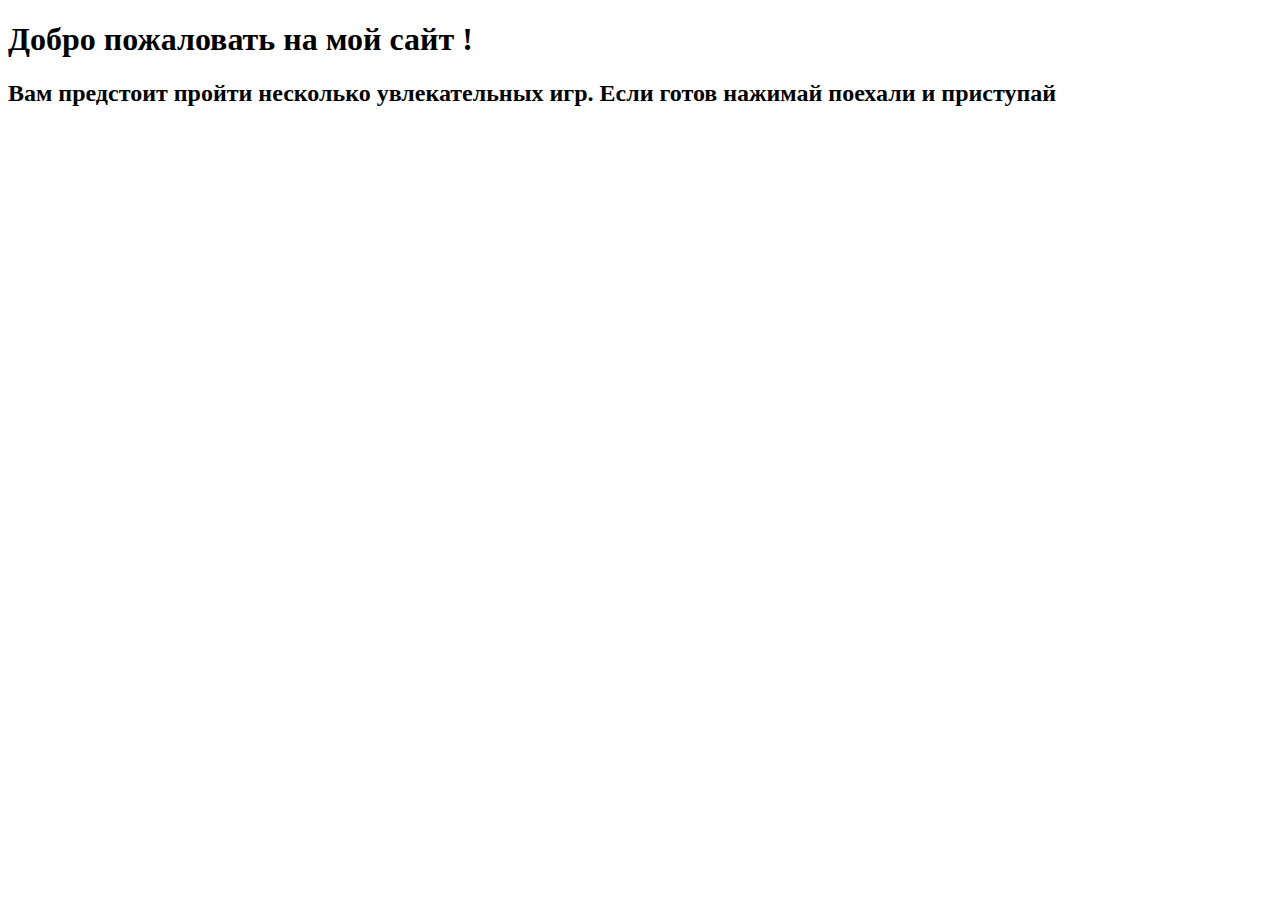
==== index.html @ 9ea2ac5a "Added index file." ====
<!DOCTYPE html>
<html lang="en">
<head>
    <meta charset="UTF-8">
    <meta http-equiv="X-UA-Compatible" content="IE=edge">
    <meta name="viewport" content="width=device-width, initial-scale=1.0">
    <title>Document</title>
</head>
<body>
    <h1>Добро пожаловать на мой сайт !</h1>
    <h2>Вам предстоит пройти несколько увлекательных игр. Если готов нажимай поехали и приступай</h2>
</body>
</html>
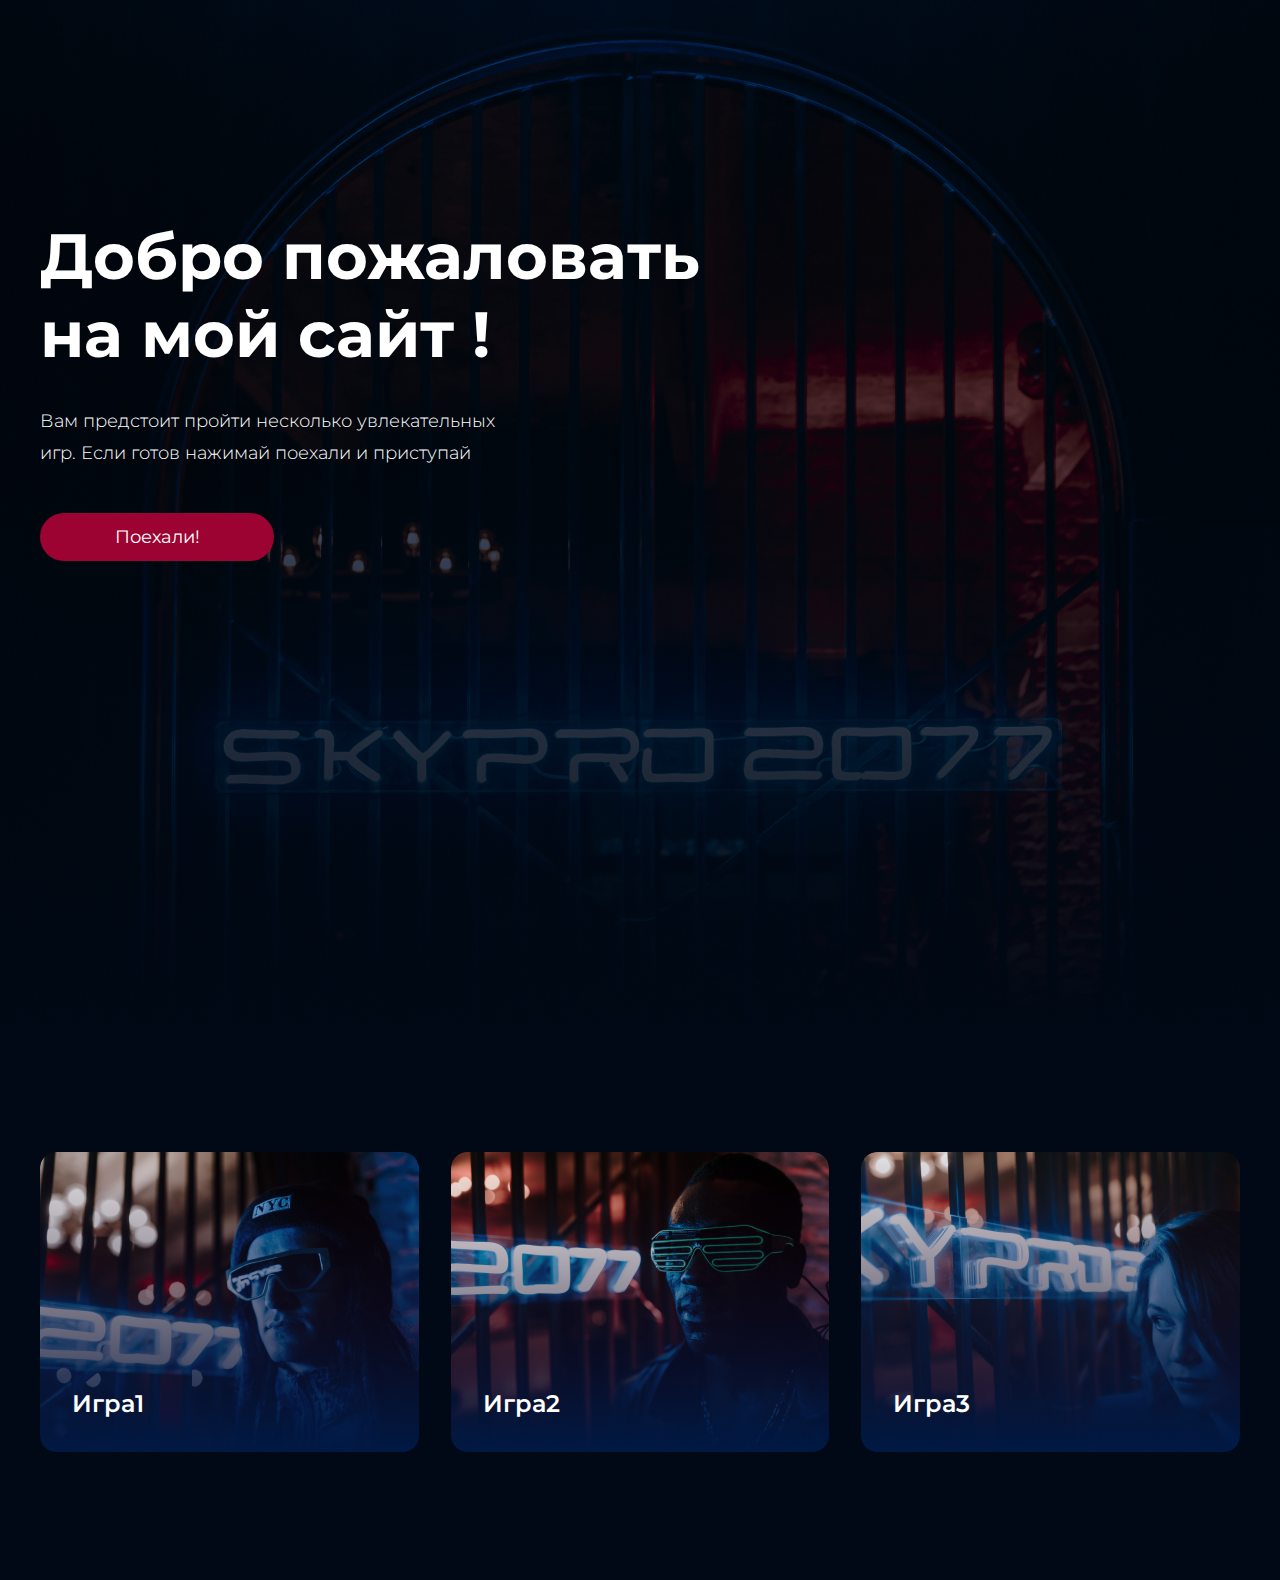
==== commit 099a6bb9: "changed index file." ====
--- a/index.html
+++ b/index.html
@@ -1,13 +1,41 @@
 <!DOCTYPE html>
-<html lang="en">
+<html lang="ru">
+
 <head>
     <meta charset="UTF-8">
     <meta http-equiv="X-UA-Compatible" content="IE=edge">
     <meta name="viewport" content="width=device-width, initial-scale=1.0">
     <title>Document</title>
+    <link rel="preconnect" href="https://fonts.googleapis.com">
+    <link rel="preconnect" href="https://fonts.gstatic.com" crossorigin>
+    <link href="https://fonts.googleapis.com/css2?family=Montserrat:wght@400;500;600&display=swap" rel="stylesheet">
+    <link rel="stylesheet" href="style.css">
 </head>
+
 <body>
-    <h1>Добро пожаловать на мой сайт !</h1>
-    <h2>Вам предстоит пройти несколько увлекательных игр. Если готов нажимай поехали и приступай</h2>
+    <div class="top center">
+        <div class="header">
+            <h1 class="header__text">Добро пожаловать <br> на мой сайт !</h1>
+            <h2 class="header__text_desc">Вам предстоит пройти несколько увлекательных <br> игр. Если готов нажимай поехали и
+                приступай</h2>
+            <a class="header__link_button" href="#">Поехали!</a>
+        </div>
+    </div>
+    <footer>
+        <div class="bottom center">
+        <div class="item__box">
+            <div class="item__box_item_1">
+                <span class="item__text">Игра1</span>
+            </div>
+            <div class="item__box_item_2">
+                <span class="item__text">Игра2</span>
+            </div>
+            <div class="item__box_item_3">
+                <span class="item__text">Игра3</span>
+            </div>
+        </div>
+    </div>
+    </footer>
 </body>
+
 </html>--- a/style.css
+++ b/style.css
@@ -0,0 +1,111 @@
+* {
+    margin: 0;
+    padding: 0;
+}
+
+body {
+    font-family: 'Montserrat', sans-serif;
+}
+
+a {
+    text-decoration: none;
+}
+
+.center {
+    padding-right: calc(50% - 600px);
+    padding-left: calc(50% - 600px);
+}
+
+
+.top {
+    background: linear-gradient(180deg, rgba(0, 0, 0, 0) -7.35%, #000915 100%);
+    background-image: url(img/back_main.jpg);
+    height: 1024px;
+    background-repeat: no-repeat;
+    background-position: center;
+    background-size: cover;
+}
+
+.header__text {
+    font-style: normal;
+    font-weight: 700;
+    font-size: 64px;
+    line-height: 78px;
+    color: #FFFFFF;
+    padding-top: 217px;
+    padding-bottom: 32px;
+}
+
+.header__text_desc {
+    font-family: 'Montserrat';
+    font-style: normal;
+    font-weight: 300;
+    font-size: 18px;
+    line-height: 32px;
+    color: #FFFFFF;
+    padding-bottom: 44px;
+}
+
+.header__link_button {
+    font-style: normal;
+    font-weight: 400;
+    font-size: 18px;
+    line-height: 22px;
+    color: #FFFFFF;
+    background: #9C0332;
+    border-radius: 30px;
+    width: 234px;
+    height: 48px;
+    display: flex;
+    align-items: center;
+    justify-content: center;
+    text-align: center;
+}
+
+.bottom {
+    background: #000915;
+    height: 556px;
+}
+
+.item__box {
+    padding-top: 128px;
+    display: flex;
+    gap: 32px;
+}
+
+.item__text {
+    font-style: normal;
+    font-weight: 600;
+    font-size: 24px;
+    line-height: 32px;
+    color: #FFFFFF;
+    padding-left: 32px;
+    padding-bottom: 32px;
+}
+
+.item__box_item_1 {
+    background-image: url(img/back_item1.png);
+    width: 379px;
+    height: 300px;
+    border-radius: 16px;
+    display: flex;
+    align-items: flex-end;
+}
+
+.item__box_item_2 {
+    background-image: url(img/back_item2.png);
+    width: 379px;
+    height: 300px;
+    border-radius: 16px;
+    display: flex;
+    align-items: flex-end;
+}
+
+.item__box_item_3 {
+    background-image: url(img/back_item3.png);
+    width: 379px;
+    height: 300px;
+    border-radius: 16px;
+    display: flex;
+    align-items: flex-end;
+}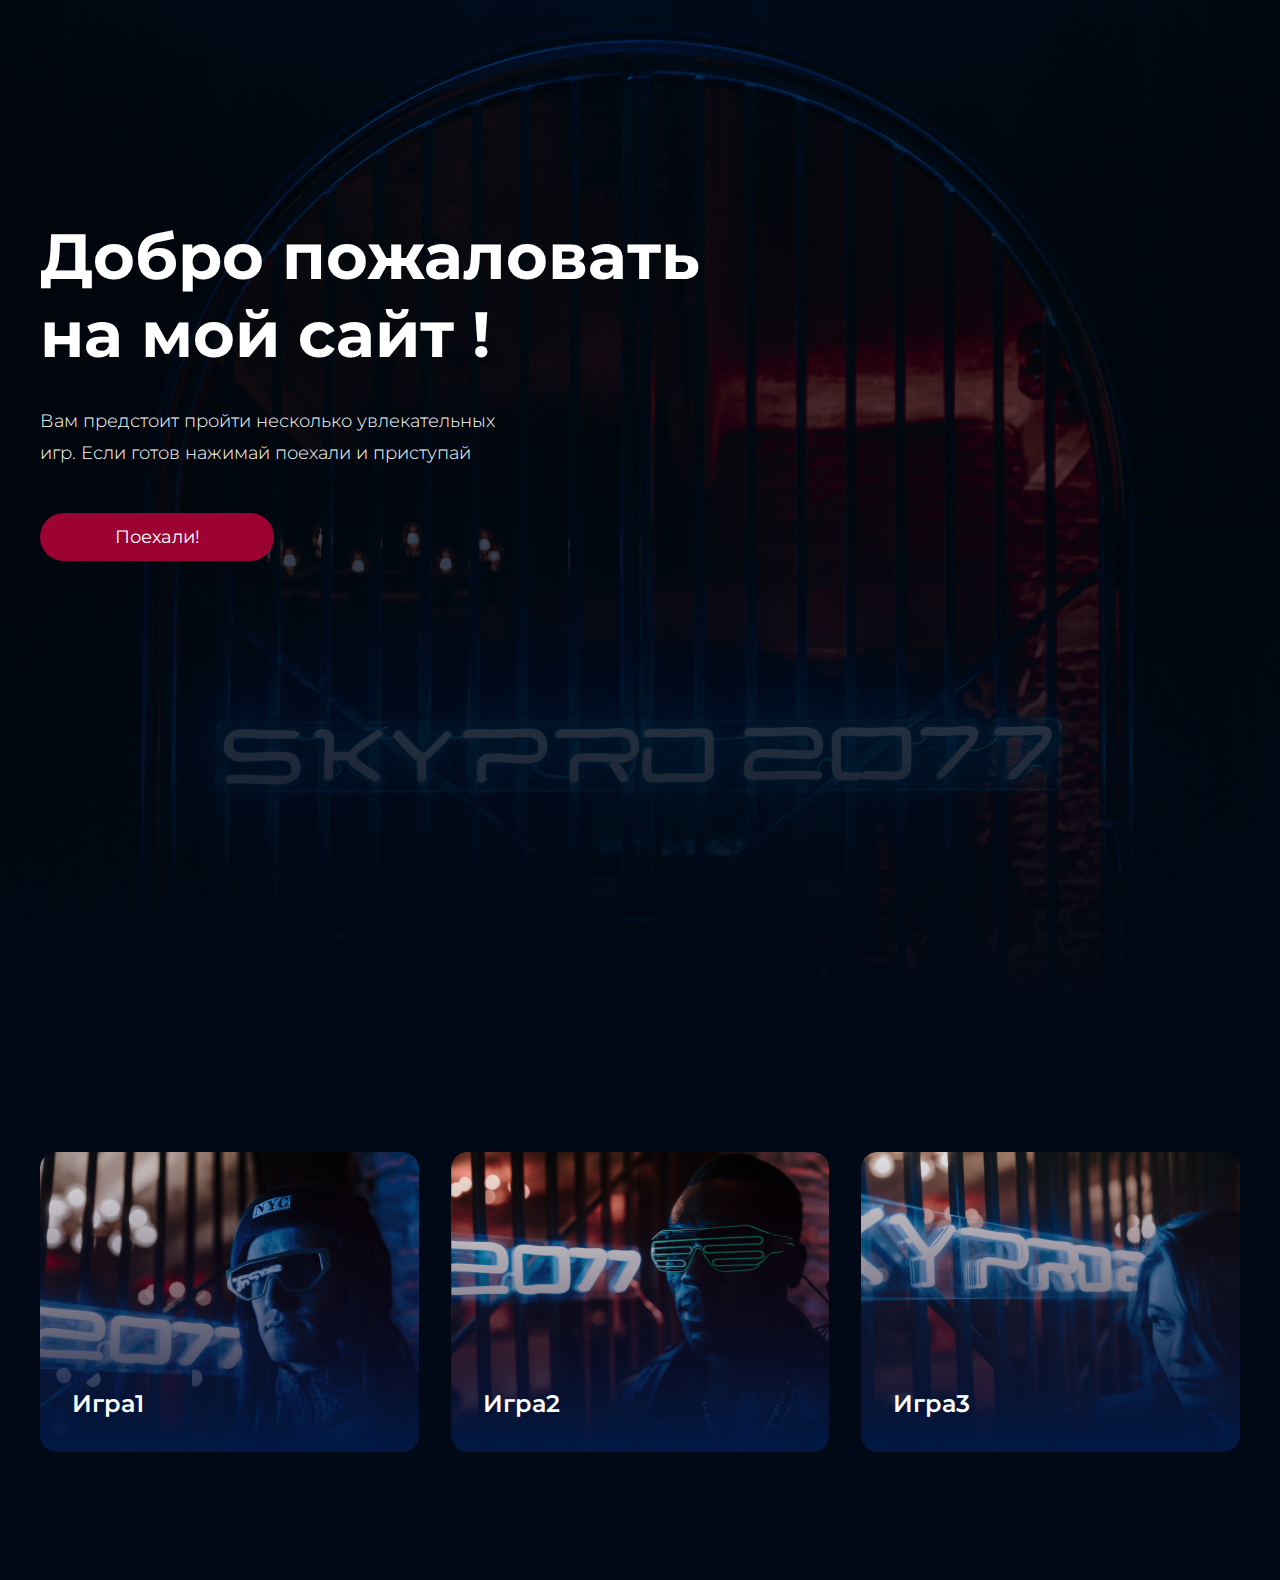
==== commit 5e11761a: "Small changes in semantics" ====
--- a/index.html
+++ b/index.html
@@ -23,17 +23,17 @@
     </div>
     <footer>
         <div class="bottom center">
-        <div class="item__box">
-            <div class="item__box_item_1">
+        <ul class="item__box">
+            <li class="item__box_item">
                 <span class="item__text">Игра1</span>
-            </div>
-            <div class="item__box_item_2">
+            </li>
+            <li class="item__box_item">
                 <span class="item__text">Игра2</span>
-            </div>
-            <div class="item__box_item_3">
+            </li>
+            <li class="item__box_item">
                 <span class="item__text">Игра3</span>
-            </div>
-        </div>
+            </li>
+        </ul>
     </div>
     </footer>
 </body>
--- a/style.css
+++ b/style.css
@@ -31,13 +31,12 @@
     font-weight: 700;
     font-size: 64px;
     line-height: 78px;
-    color: #FFFFFF;
+    color: #FFFFFF; 
     padding-top: 217px;
     padding-bottom: 32px;
 }
 
 .header__text_desc {
-    font-family: 'Montserrat';
     font-style: normal;
     font-weight: 300;
     font-size: 18px;
@@ -62,6 +61,14 @@
     text-align: center;
 }
 
+.header__link_button:hover {
+    background: #EB443F;
+}
+
+.header__link_button:hover {
+
+}
+
 .bottom {
     background: #000915;
     height: 556px;
@@ -83,29 +90,28 @@
     padding-bottom: 32px;
 }
 
-.item__box_item_1 {
-    background-image: url(img/back_item1.png);
+.item__box_item {
     width: 379px;
     height: 300px;
     border-radius: 16px;
     display: flex;
     align-items: flex-end;
+    background-position: center;
+    background-size: cover;
 }
 
-.item__box_item_2 {
-    background-image: url(img/back_item2.png);
-    width: 379px;
-    height: 300px;
-    border-radius: 16px;
-    display: flex;
-    align-items: flex-end;
+.item__box_item:nth-child(1) {
+    background-image: url(img/back_item1.png);
 }
 
-.item__box_item_3 {
+.item__box_item:nth-child(2) {
+    background-image: url(img/back_item2.png);
+}
+
+.item__box_item:nth-child(3) {
     background-image: url(img/back_item3.png);
-    width: 379px;
-    height: 300px;
-    border-radius: 16px;
-    display: flex;
-    align-items: flex-end;
+}
+
+.item__box_item:hover {
+    border: 3px solid #44D2FF;
 }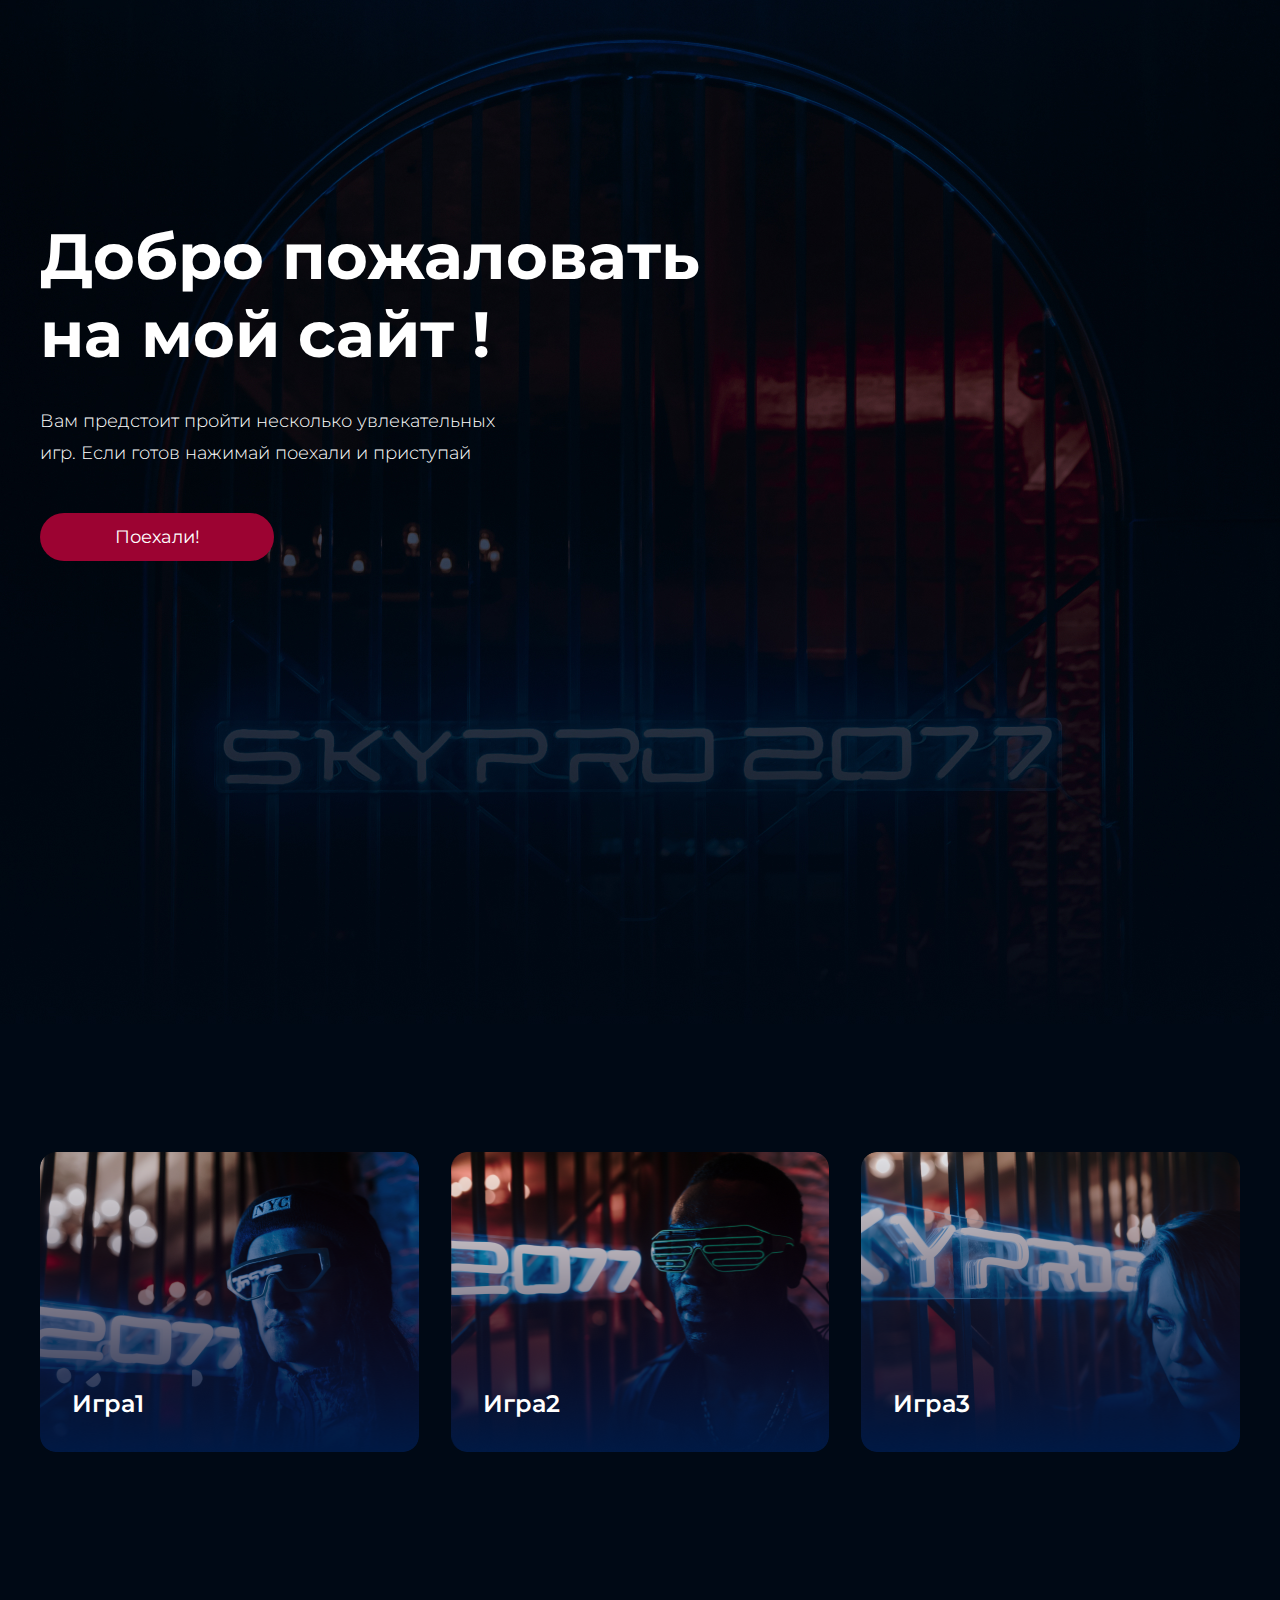
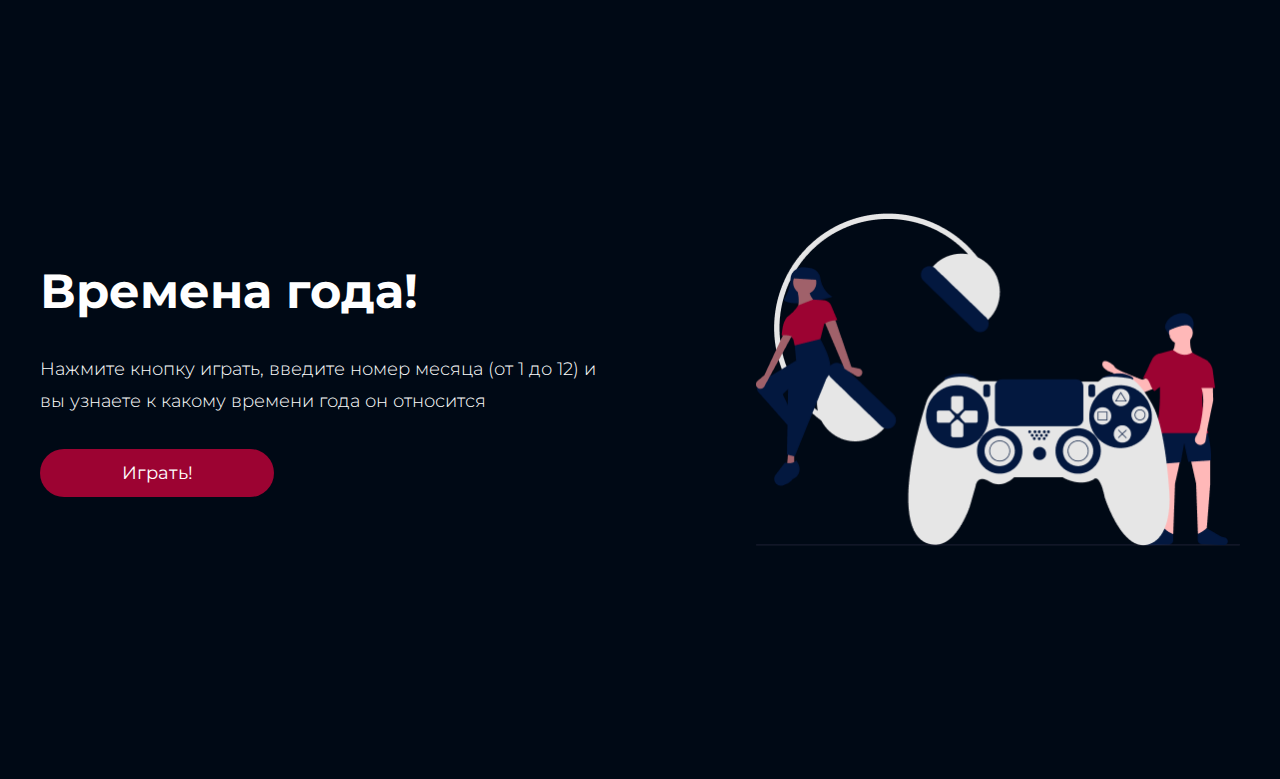
==== commit ca26efc0: "added 2.5 and 2.5.2 js files" ====
--- a/index.html
+++ b/index.html
@@ -16,26 +16,40 @@
     <div class="top center">
         <div class="header">
             <h1 class="header__text">Добро пожаловать <br> на мой сайт !</h1>
-            <h2 class="header__text_desc">Вам предстоит пройти несколько увлекательных <br> игр. Если готов нажимай поехали и
+            <h2 class="header__text_desc">Вам предстоит пройти несколько увлекательных <br> игр. Если готов нажимай
+                поехали и
                 приступай</h2>
             <a class="header__link_button" href="#">Поехали!</a>
         </div>
     </div>
-    <footer>
+    <section class="game__box">
         <div class="bottom center">
-        <ul class="item__box">
-            <li class="item__box_item">
-                <span class="item__text">Игра1</span>
-            </li>
-            <li class="item__box_item">
-                <span class="item__text">Игра2</span>
-            </li>
-            <li class="item__box_item">
-                <span class="item__text">Игра3</span>
-            </li>
-        </ul>
-    </div>
-    </footer>
+            <ul class="item__box">
+                <li class="item__box_item">
+                    <span class="item__text">Игра1</span>
+                </li>
+                <li class="item__box_item">
+                    <span class="item__text">Игра2</span>
+                </li>
+                <li class="item__box_item">
+                    <span class="item__text">Игра3</span>
+                </li>
+            </ul>
+        </div>
+    </section>
+    <section class="seasons center">
+        <div class="seasons__box">
+            <div class="seasons__box_about">
+                <h1 class="seasons__box_text">Времена года!</h1>
+                <h2 class="seasons__box_desc">Нажмите кнопку играть, введите номер месяца (от 1 до 12) и вы узнаете к
+                    какому времени года он относится</h2>
+                <a onclick="findSeason();" class="seasons__box_button" href="#">Играть!</a>
+            </div>
+            <img class="seasons__box_img" src="img/undraw_video_game_night.png" alt="video game night">
+        </div>
+
+    </section>
+    <script src="hw2.5.2.js"></script>
 </body>
 
 </html>--- a/style.css
+++ b/style.css
@@ -1,117 +1,245 @@
 * {
-    margin: 0;
-    padding: 0;
+  margin: 0;
+  padding: 0;
 }
 
 body {
-    font-family: 'Montserrat', sans-serif;
+  font-family: "Montserrat", sans-serif;
 }
 
 a {
-    text-decoration: none;
+  text-decoration: none;
 }
 
 .center {
-    padding-right: calc(50% - 600px);
-    padding-left: calc(50% - 600px);
-}
-
+  padding-right: calc(50% - 600px);
+  padding-left: calc(50% - 600px);
+}
 
 .top {
-    background: linear-gradient(180deg, rgba(0, 0, 0, 0) -7.35%, #000915 100%);
-    background-image: url(img/back_main.jpg);
-    height: 1024px;
-    background-repeat: no-repeat;
-    background-position: center;
-    background-size: cover;
+  background: linear-gradient(180deg, rgba(0, 0, 0, 0) -7.35%, #000915 100%);
+  background-image: url(img/back_main.jpg);
+  height: 1024px;
+  background-repeat: no-repeat;
+  background-position: center;
+  background-size: cover;
 }
 
 .header__text {
-    font-style: normal;
+  font-style: normal;
+  font-weight: 700;
+  font-size: 64px;
+  line-height: 78px;
+  color: #FFFFFF;
+  padding-top: 217px;
+  padding-bottom: 32px;
+}
+
+.header__text_desc {
+  font-style: normal;
+  font-weight: 300;
+  font-size: 18px;
+  line-height: 32px;
+  color: #FFFFFF;
+  padding-bottom: 44px;
+}
+
+.header__link_button {
+  font-style: normal;
+  font-weight: 400;
+  font-size: 18px;
+  line-height: 22px;
+  color: #FFFFFF;
+  background: #9C0332;
+  border-radius: 30px;
+  width: 234px;
+  height: 48px;
+  display: flex;
+  align-items: center;
+  justify-content: center;
+  text-align: center;
+}
+
+.header__link_button:hover {
+  background: #EB443F;
+}
+
+.bottom {
+  background: #000915;
+  height: 556px;
+}
+
+.item__box {
+  padding-top: 128px;
+  display: flex;
+  gap: 32px;
+}
+
+.item__text {
+  font-style: normal;
+  font-weight: 600;
+  font-size: 24px;
+  line-height: 32px;
+  color: #FFFFFF;
+  padding-left: 32px;
+  padding-bottom: 32px;
+}
+
+.item__box_item {
+  width: 379px;
+  height: 300px;
+  border-radius: 16px;
+  display: flex;
+  align-items: flex-end;
+  background-position: center;
+  background-size: cover;
+}
+
+.item__box_item:nth-child(1) {
+  background-image: url(img/back_item1.png);
+}
+
+.item__box_item:nth-child(2) {
+  background-image: url(img/back_item2.png);
+}
+
+.item__box_item:nth-child(3) {
+  background-image: url(img/back_item3.png);
+}
+
+.item__box_item:hover {
+  border: 3px solid #44D2FF;
+}
+
+.seasons {
+  background: #000915;
+  display: flex;
+}
+.seasons__box {
+  display: flex;
+}
+.seasons__box_about {
+  display: flex;
+  flex-direction: column;
+  padding-top: 282px;
+  padding-bottom: 282px;
+  padding-right: 135px;
+  gap: 32px;
+}
+.seasons__box_text {
+  font-weight: 700;
+  font-size: 48px;
+  line-height: 59px;
+  color: #FFFFFF;
+}
+.seasons__box_desc {
+  font-weight: 300;
+  font-size: 18px;
+  line-height: 32px;
+  color: #FFFFFF;
+}
+.seasons__box_button {
+  font-weight: 400;
+  font-size: 18px;
+  line-height: 22px;
+  color: #FFFFFF;
+  font-style: normal;
+  line-height: 22px;
+  color: #FFFFFF;
+  background: #9C0332;
+  border-radius: 30px;
+  width: 234px;
+  height: 48px;
+  display: flex;
+  align-items: center;
+  justify-content: center;
+  text-align: center;
+}
+.seasons__box_button:hover {
+  background: #EB443F;
+}
+.seasons__box_img {
+  width: 485px;
+  height: 333px;
+  padding-bottom: 233px;
+  padding-top: 233px;
+}
+
+@media (max-width: 767px) {
+  .center {
+    padding-left: 16px;
+    padding-right: 16px;
+  }
+  .top {
+    height: 735px;
+  }
+  .header {
+    display: flex;
+    flex-direction: column;
+    justify-content: center;
+    align-items: center;
+  }
+  .header__text {
+    padding-top: 238px;
+    font-size: 32px;
+    line-height: 39px;
+    display: flex;
+    text-align: center;
+  }
+  .header__text_desc {
+    padding-bottom: 32px;
+    font-size: 14px;
+    line-height: 22px;
+    display: flex;
+    text-align: center;
+  }
+  .header__link_button {
+    margin-left: 70px;
+    margin-right: 70px;
+  }
+  .item__box {
+    display: flex;
+    flex-wrap: wrap;
+    justify-content: center;
+  }
+  .item__box__box_item {
+    width: 343px;
+  }
+  .bottom {
+    height: 1221px;
+    padding-bottom: 51px;
+  }
+  .seasons {
+    display: flex;
+    align-items: center;
+  }
+  .seasons__box {
+    display: flex;
+    flex-direction: column;
+  }
+  .seasons__box_about {
+    padding-bottom: 0px;
+    padding-top: 0px;
+    padding-right: 0px;
+    display: flex;
+    align-items: center;
+  }
+  .seasons__box_text {
     font-weight: 700;
-    font-size: 64px;
-    line-height: 78px;
-    color: #FFFFFF; 
-    padding-top: 217px;
-    padding-bottom: 32px;
-}
-
-.header__text_desc {
-    font-style: normal;
+    font-size: 32px;
+    line-height: 39px;
+    text-align: center;
+  }
+  .seasons__box_desc {
     font-weight: 300;
-    font-size: 18px;
-    line-height: 32px;
-    color: #FFFFFF;
-    padding-bottom: 44px;
-}
-
-.header__link_button {
-    font-style: normal;
-    font-weight: 400;
-    font-size: 18px;
+    font-size: 14px;
     line-height: 22px;
-    color: #FFFFFF;
-    background: #9C0332;
-    border-radius: 30px;
-    width: 234px;
-    height: 48px;
-    display: flex;
-    align-items: center;
-    justify-content: center;
-    text-align: center;
-}
-
-.header__link_button:hover {
-    background: #EB443F;
-}
-
-.header__link_button:hover {
-
-}
-
-.bottom {
-    background: #000915;
-    height: 556px;
-}
-
-.item__box {
-    padding-top: 128px;
-    display: flex;
-    gap: 32px;
-}
-
-.item__text {
-    font-style: normal;
-    font-weight: 600;
-    font-size: 24px;
-    line-height: 32px;
-    color: #FFFFFF;
-    padding-left: 32px;
-    padding-bottom: 32px;
-}
-
-.item__box_item {
-    width: 379px;
-    height: 300px;
-    border-radius: 16px;
-    display: flex;
-    align-items: flex-end;
-    background-position: center;
-    background-size: cover;
-}
-
-.item__box_item:nth-child(1) {
-    background-image: url(img/back_item1.png);
-}
-
-.item__box_item:nth-child(2) {
-    background-image: url(img/back_item2.png);
-}
-
-.item__box_item:nth-child(3) {
-    background-image: url(img/back_item3.png);
-}
-
-.item__box_item:hover {
-    border: 3px solid #44D2FF;
-}+    text-align: center;
+  }
+  .seasons__box_img {
+    width: 344px;
+    height: 236px;
+    padding-top: 64px;
+    padding-bottom: 85px;
+  }
+}/*# sourceMappingURL=style.css.map */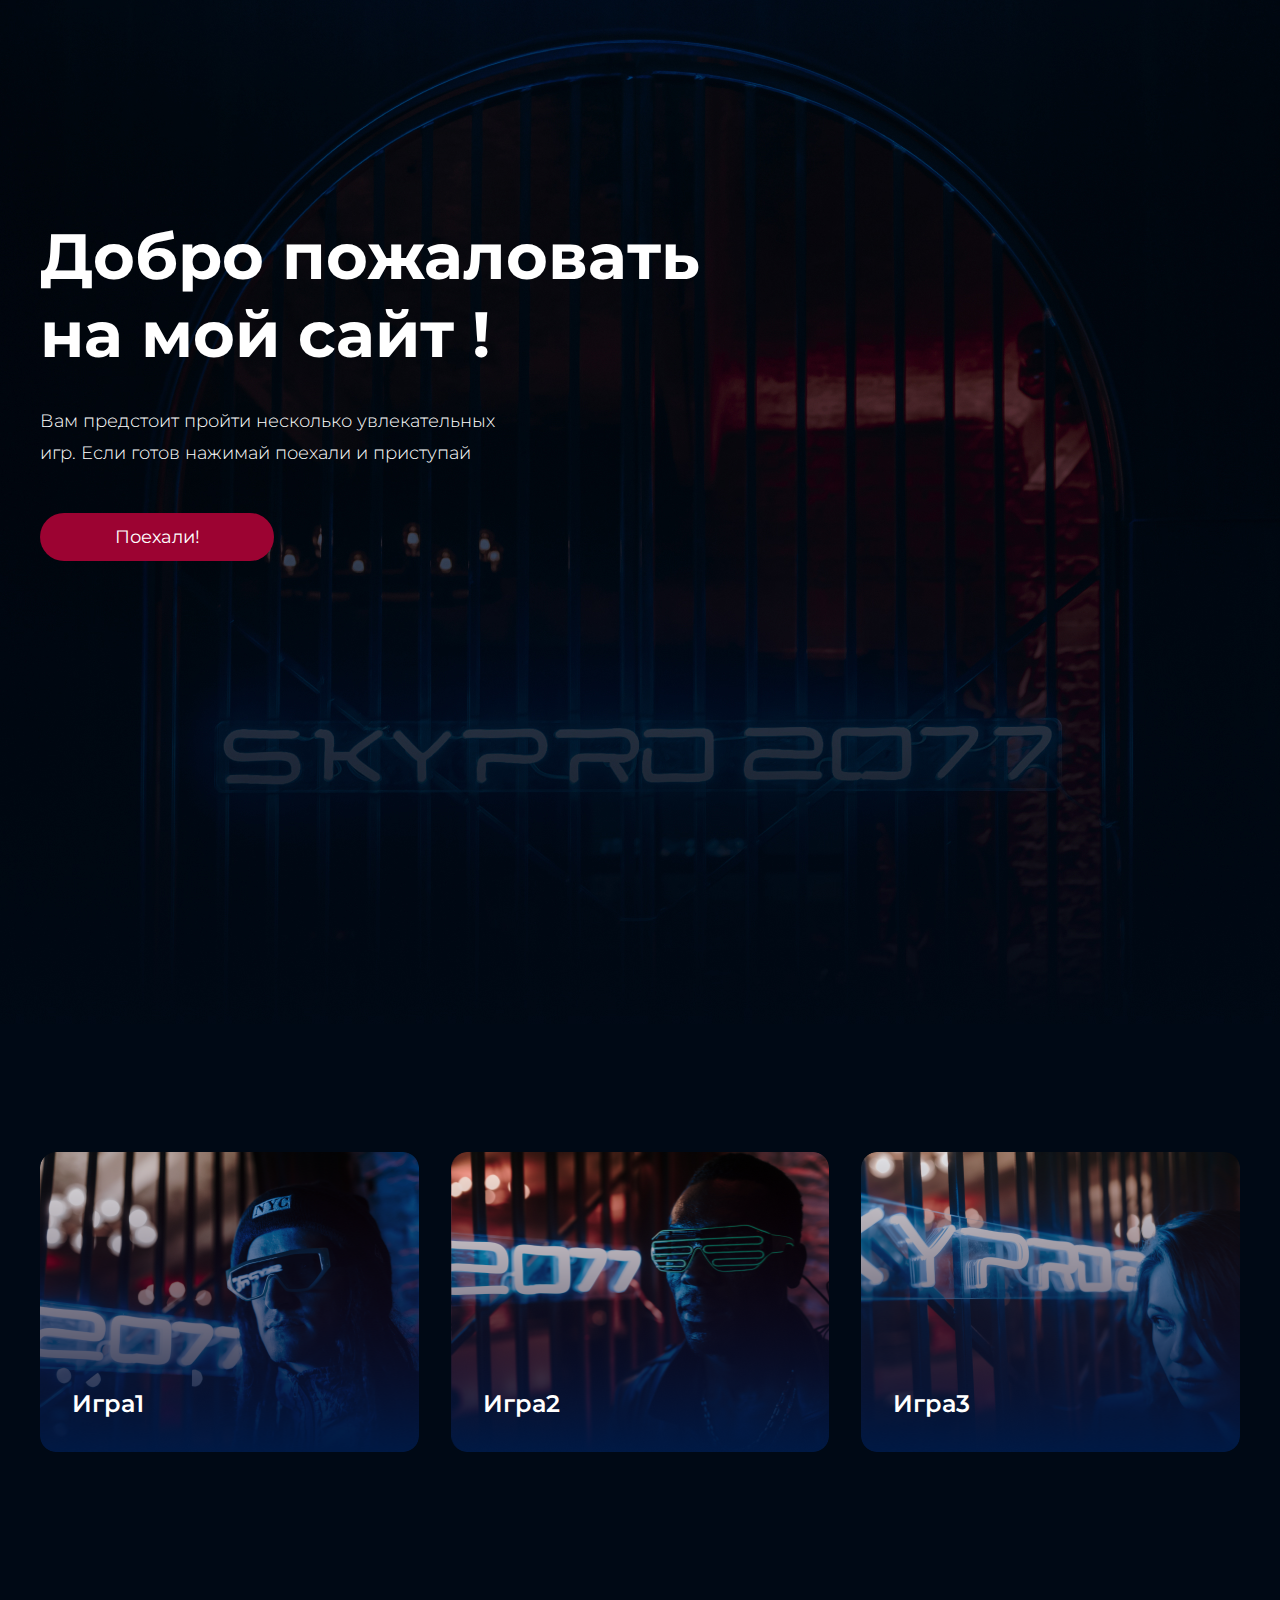
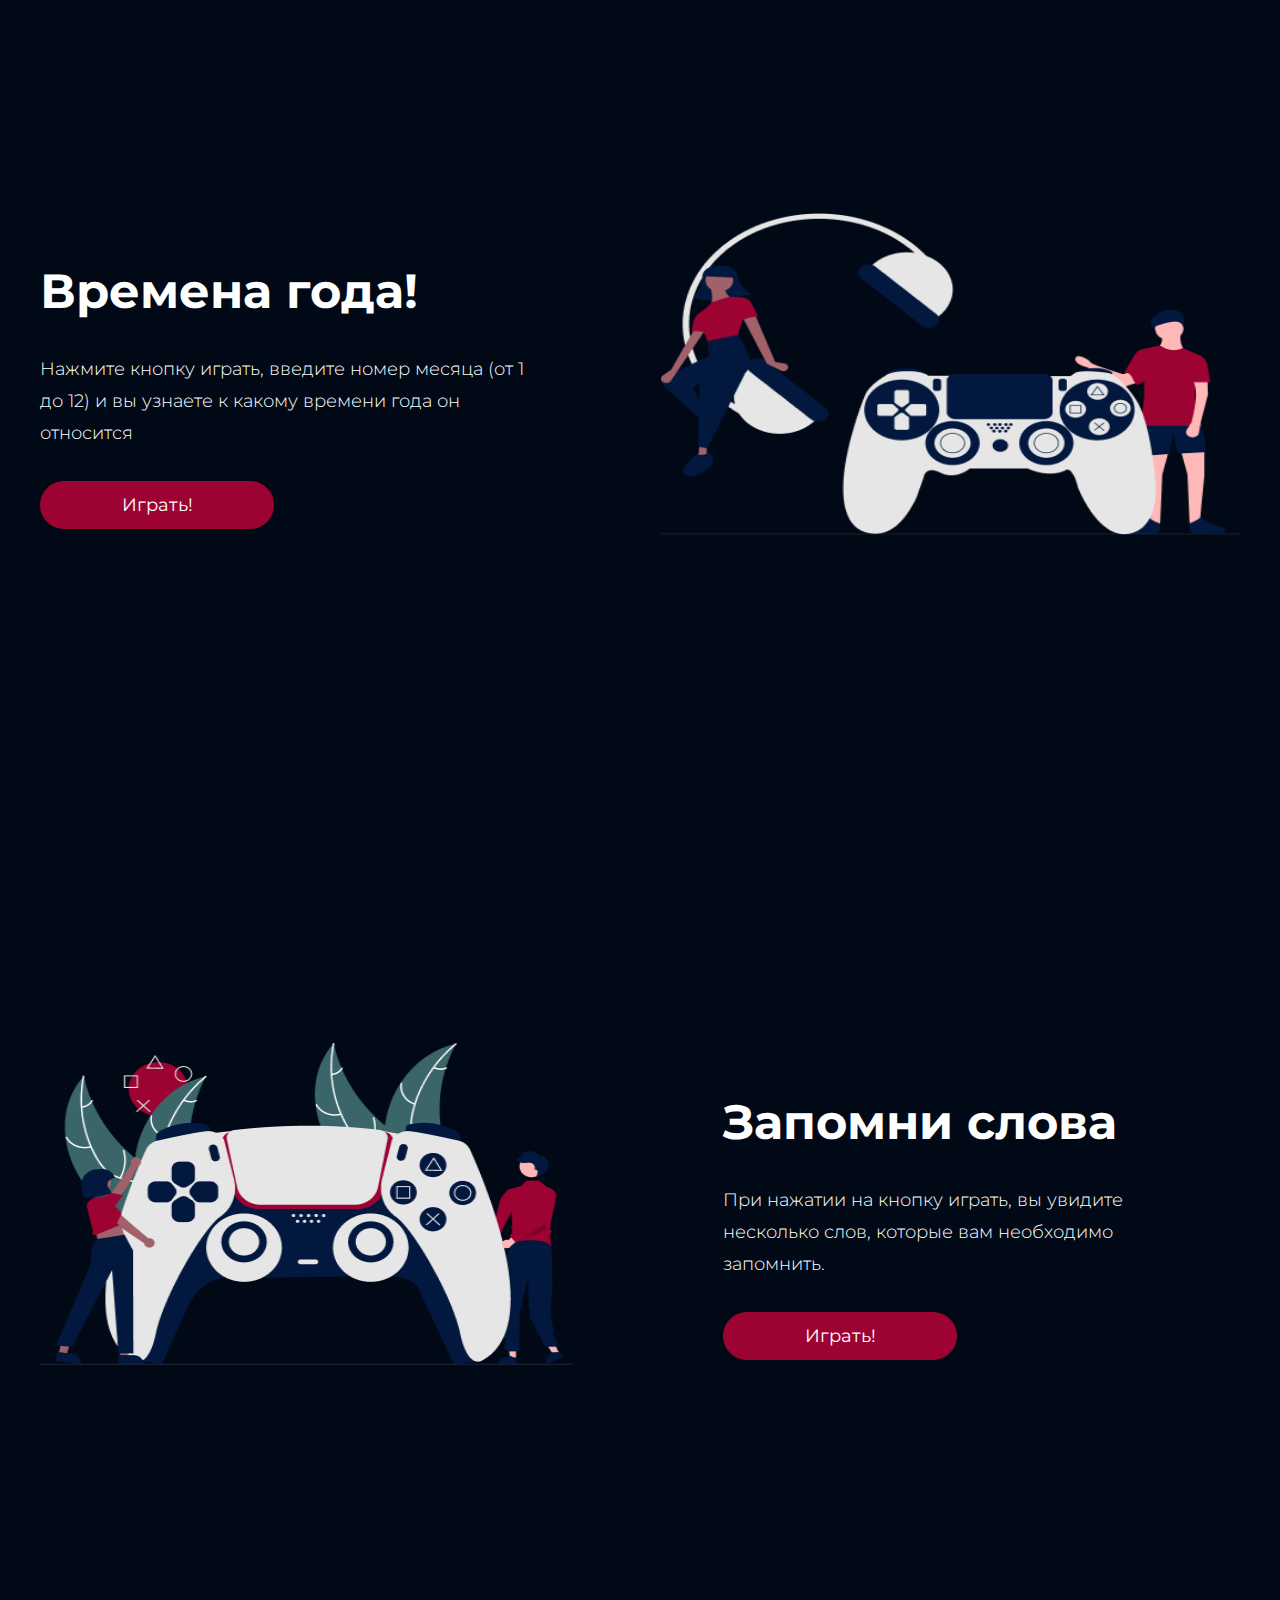
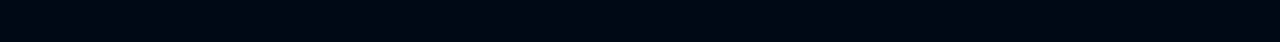
==== commit ff8b99ad: "renamed 2.5,2.js to 2.7.11 and added function" ====
--- a/index.html
+++ b/index.html
@@ -43,13 +43,24 @@
                 <h1 class="seasons__box_text">Времена года!</h1>
                 <h2 class="seasons__box_desc">Нажмите кнопку играть, введите номер месяца (от 1 до 12) и вы узнаете к
                     какому времени года он относится</h2>
-                <a onclick="findSeason();" class="seasons__box_button" href="#">Играть!</a>
+                    <a onclick="findSeason();" class="seasons__box_button" href="#">Играть!</a>
             </div>
             <img class="seasons__box_img" src="img/undraw_video_game_night.png" alt="video game night">
         </div>
 
     </section>
-    <script src="hw2.5.2.js"></script>
+    <section class="wordsgame center">
+        <div class="wordsgame__box">
+            <img class="wordsgame__box_img" src="img/wordsgame_img.png">
+            <div class="wordsgame__box_about">
+                <h1 class="wordsgame__box_text">Запомни слова </h1>
+                <h2 class="wordsgame__box_desc">При нажатии на кнопку играть, вы увидите несколько слов, которые вам
+                    необходимо запомнить.</h2>
+                    <a onclick="fruitsGame();" class="wordsgame__box_button" href="#">Играть!</a>
+            </div>
+        </div>
+    </section>
+    <script src="hw2.7.11.js"></script>
 </body>
 
 </html>--- a/style.css
+++ b/style.css
@@ -159,13 +159,74 @@
   background: #EB443F;
 }
 .seasons__box_img {
-  width: 485px;
-  height: 333px;
+  width: 100%;
+  height: 322px;
   padding-bottom: 233px;
   padding-top: 233px;
 }
 
+.wordsgame {
+  background: #000915;
+  display: flex;
+}
+
+.wordsgame__box {
+  background: #000915;
+  display: flex;
+}
+.wordsgame__box_img {
+  width: 100%;
+  height: 322px;
+  padding-top: 232px;
+  padding-bottom: 232px;
+}
+.wordsgame__box_about {
+  display: flex;
+  flex-direction: column;
+  padding-top: 282px;
+  padding-bottom: 282px;
+  padding-right: 116px;
+  padding-left: 150px;
+  gap: 32px;
+}
+.wordsgame__box_text {
+  font-weight: 700;
+  font-size: 48px;
+  line-height: 59px;
+  color: #FFFFFF;
+}
+.wordsgame__box_desc {
+  font-weight: 300;
+  font-size: 18px;
+  line-height: 32px;
+  color: #FFFFFF;
+}
+.wordsgame__box_button {
+  font-weight: 400;
+  font-size: 18px;
+  line-height: 22px;
+  color: #FFFFFF;
+  font-style: normal;
+  line-height: 22px;
+  color: #FFFFFF;
+  background: #9C0332;
+  border-radius: 30px;
+  width: 234px;
+  height: 48px;
+  display: flex;
+  align-items: center;
+  justify-content: center;
+  text-align: center;
+}
+.wordsgame__box_button:hover {
+  background: #EB443F;
+}
+
 @media (max-width: 767px) {
+  * {
+    margin: 0;
+    padding: 0;
+  }
   .center {
     padding-left: 16px;
     padding-right: 16px;
@@ -211,11 +272,11 @@
   }
   .seasons {
     display: flex;
+  }
+  .seasons__box {
+    display: flex;
+    flex-direction: column;
     align-items: center;
-  }
-  .seasons__box {
-    display: flex;
-    flex-direction: column;
   }
   .seasons__box_about {
     padding-bottom: 0px;
@@ -237,9 +298,39 @@
     text-align: center;
   }
   .seasons__box_img {
-    width: 344px;
-    height: 236px;
+    width: 100%;
+    height: 100%;
     padding-top: 64px;
     padding-bottom: 85px;
   }
+  .wordsgame__box {
+    display: flex;
+    flex-direction: column-reverse;
+  }
+  .wordsgame__box_about {
+    padding-bottom: 0px;
+    padding-top: 0px;
+    padding-right: 0px;
+    padding-left: 0px;
+    display: flex;
+    align-items: center;
+  }
+  .wordsgame__box_text {
+    font-weight: 700;
+    font-size: 32px;
+    line-height: 39px;
+    text-align: center;
+  }
+  .wordsgame__box_desc {
+    font-weight: 300;
+    font-size: 14px;
+    line-height: 22px;
+    text-align: center;
+  }
+  .wordsgame__box_img {
+    width: 100%;
+    height: 100%;
+    padding-top: 64px;
+    padding-bottom: 85px;
+  }
 }/*# sourceMappingURL=style.css.map */